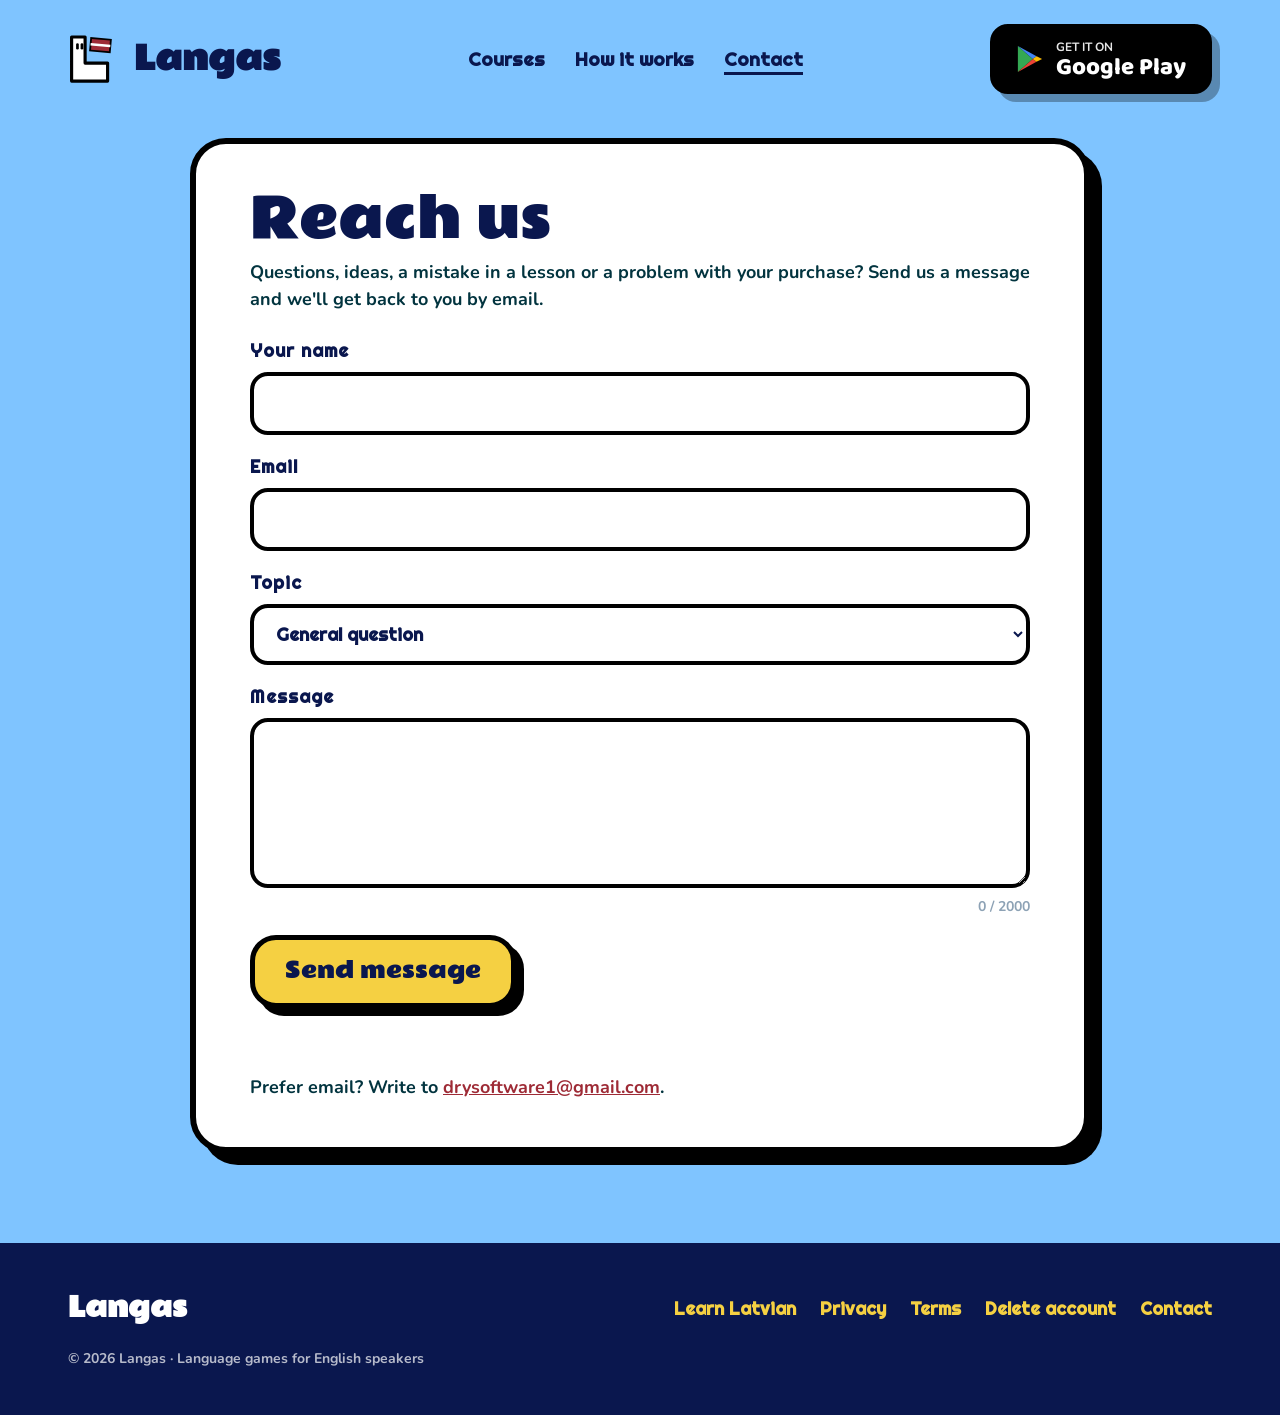
==== contact/index.html @ 0e9b6f83 "langas online website majority ready" ====
<!doctype html>
<html lang="en">
<head>
<meta charset="utf-8">
<meta name="viewport" content="width=device-width, initial-scale=1">
<title>Contact · Langas</title>
<meta name="description" content="Questions, feedback or a mistake in a lesson? Send the Langas team a message.">

<link rel="canonical" href="https://langas.online/contact/">
<meta name="theme-color" content="#7FC4FF">
<meta property="og:type" content="website">
<meta property="og:site_name" content="Langas">
<meta property="og:title" content="Contact · Langas">
<meta property="og:description" content="Questions, feedback or a mistake in a lesson? Send the Langas team a message.">
<meta property="og:image" content="https://langas.online/assets/img/og.png">
<link rel="icon" href="/favicon.svg" type="image/svg+xml">
<link rel="preload" href="/assets/fonts/RammettoOne-Regular.woff2" as="font" type="font/woff2" crossorigin>
<link rel="preload" href="/assets/fonts/Nunito.woff2" as="font" type="font/woff2" crossorigin>
<link rel="stylesheet" href="/assets/css/style.css">
</head>
<body>
<header class="site-header">
  <div class="wrap">
    <nav aria-label="Main">
      <a class="brand" href="/"><img src="/assets/img/mascot.svg" alt="" width="54" height="50">Langas</a>
      <ul class="nav-links"><li><a href="/latvian/">Courses</a></li><li><a href="/#how">How it works</a></li><li><a href="/contact/" aria-current="page">Contact</a></li><li class="gp-item"><a class="gp " href="https://play.google.com/store/apps/details?id=com.langas.app" rel="noopener"><img src="/assets/img/google-play.svg" alt="" width="28" height="30"><span><small>GET IT ON</small><b>Google Play</b></span></a></li></ul>
      <a class="gp " href="https://play.google.com/store/apps/details?id=com.langas.app" rel="noopener"><img src="/assets/img/google-play.svg" alt="" width="28" height="30"><span><small>GET IT ON</small><b>Google Play</b></span></a>
      <button class="nav-toggle" type="button" aria-label="Menu" aria-expanded="false"><span></span><span></span><span></span></button>
    </nav>
  </div>
</header>
<main>
<div class="wrap page">
<div class="sticker page-card">
  <h1>Reach us</h1>
  <p>Questions, ideas, a mistake in a lesson or a problem with your purchase? Send us a message and we'll get back to you by email.</p>
  <form class="form" id="contact-form" novalidate>
    <label>Your name<input name="name" type="text" maxlength="80" autocomplete="name" required></label>
    <label>Email<input name="email" type="email" maxlength="160" autocomplete="email" required></label>
    <label>Topic
      <select name="topic">
        <option value="general">General question</option>
        <option value="lesson">Mistake in a lesson</option>
        <option value="purchase">Purchase or refund</option>
        <option value="account">My account</option>
        <option value="idea">Idea or feedback</option>
      </select>
    </label>
    <label>Message<textarea id="contact-message" name="message" maxlength="2000" required></textarea><span class="count" data-count-for="contact-message"></span></label>
    <div class="hp" aria-hidden="true"><label>Website<input name="website" type="text" tabindex="-1" autocomplete="off"></label></div>
    <div><button class="btn" type="submit">Send message</button></div>
    <p class="form-status" role="status"></p>
  </form>
  <p style="margin-top:20px">Prefer email? Write to <a href="mailto:drysoftware1@gmail.com">drysoftware1@gmail.com</a>.</p>
</div>
</div>
</main>
<footer class="site-footer">
  <div class="wrap">
    <a class="brand" href="/">Langas</a>
    <nav aria-label="Footer">
      <a href="/latvian/">Learn Latvian</a>
      <a href="/privacy/">Privacy</a>
      <a href="/terms/">Terms</a>
      <a href="/delete-account/">Delete account</a>
      <a href="/contact/">Contact</a>
    </nav>
    <p class="copy">© <span data-year>2026</span> Langas · Language games for English speakers</p>
  </div>
</footer>
<script src="/assets/js/site.js" defer></script>
</body>
</html>
---- assets/css/style.css ----
/* Langas website — same colours, outlines and fonts as the app */
@font-face { font-family: "Rammetto"; src: url("/assets/fonts/RammettoOne-Regular.woff2") format("woff2"); font-display: swap; }
@font-face { font-family: "Baloo"; src: url("/assets/fonts/Baloo2.woff2") format("woff2"); font-weight: 400 800; font-display: swap; }
@font-face { font-family: "Righteous"; src: url("/assets/fonts/Righteous-Regular.woff2") format("woff2"); font-display: swap; }
@font-face { font-family: "Nunito"; src: url("/assets/fonts/Nunito.woff2") format("woff2"); font-weight: 200 1000; font-display: swap; }

:root {
  --bg: #7FC4FF;
  --red: #9E2B36;
  --sun: #F5D042;
  --ink: #0A174E;
  --cream: #F0EDCC;
  --teal: #02343F;
  --mint: #ADEFD1;
  --coral: #ED6F63;
  --pale: #E3EEF7;
  --grey: #8DA2B5;
  --line: #E6E2CE;
  --shadow: 12px 12px 0 #000;
  --radius: 36px;
}

* { box-sizing: border-box; margin: 0; padding: 0; }
html { scroll-behavior: smooth; }
body {
  font-family: "Nunito", system-ui, sans-serif;
  font-weight: 700;
  font-size: 18px;
  line-height: 1.5;
  color: var(--ink);
  background: var(--bg);
  -webkit-font-smoothing: antialiased;
}
img, svg { display: block; max-width: 100%; }
a { color: inherit; }
.wrap { max-width: 1200px; margin: 0 auto; padding: 0 28px; }
.display { font-family: "Rammetto", serif; font-weight: 400; }
.round { font-family: "Baloo", sans-serif; font-weight: 800; }
.label { font-family: "Righteous", sans-serif; letter-spacing: 2px; }

/* ── Building blocks ─────────────────────────────────────────────── */
.sticker {
  background: #fff;
  border: 6px solid #000;
  border-radius: var(--radius);
  box-shadow: var(--shadow);
}
.btn {
  display: inline-flex; align-items: center; gap: 14px;
  font-family: "Rammetto", serif; font-size: 22px; line-height: 1.2;
  padding: 18px 30px;
  color: var(--ink); background: var(--sun);
  border: 5px solid #000; border-radius: 26px; box-shadow: 8px 8px 0 #000;
  text-decoration: none; cursor: pointer;
  transition: transform .12s ease, box-shadow .12s ease;
}
.btn:hover { transform: translate(-2px, -2px); box-shadow: 10px 10px 0 #000; }
.btn:active { transform: translate(6px, 6px); box-shadow: 2px 2px 0 #000; }
.btn.small { font-size: 17px; padding: 11px 20px; border-radius: 20px; box-shadow: 6px 6px 0 #000; }
.btn.red { background: var(--red); color: #fff; }
.btn.white { background: #fff; }
.btn[disabled] { opacity: .6; pointer-events: none; }
.tri { width: 0; height: 0; border-left: 16px solid currentColor; border-top: 10px solid transparent; border-bottom: 10px solid transparent; }

.gp {
  display: inline-flex; align-items: center; gap: 12px;
  background: #000; color: #fff; text-decoration: none;
  border: 4px solid #000; border-radius: 18px; padding: 10px 22px;
  box-shadow: 8px 8px 0 rgba(0,0,0,.3);
}
.gp img { width: 28px; }
.gp small { display: block; font-size: 12px; font-weight: 700; opacity: .9; }
.gp b { display: block; font-family: "Baloo", sans-serif; font-weight: 800; font-size: 24px; line-height: 1; }

.tag {
  display: inline-block; background: var(--sun);
  border: 4px solid #000; border-radius: 16px; padding: 6px 16px;
  font-family: "Righteous", sans-serif; font-size: 16px; letter-spacing: 1px;
  transform: rotate(-2deg);
}

/* ── Header ─────────────────────────────────────────────────────── */
.site-header nav { display: flex; align-items: center; justify-content: space-between; gap: 20px; padding: 24px 0; }
.brand { display: flex; align-items: center; gap: 12px; font-family: "Rammetto", serif; font-size: 32px; text-decoration: none; color: var(--ink); }
.brand img { width: 54px; }
.nav-links { display: flex; align-items: center; gap: 30px; list-style: none; }
.nav-links a { font-family: "Righteous", sans-serif; font-size: 19px; text-decoration: none; }
.nav-links a:hover, .nav-links a[aria-current="page"] { text-decoration: underline; text-decoration-thickness: 3px; text-underline-offset: 6px; }
.nav-toggle {
  display: none; width: 58px; height: 58px;
  background: #fff; border: 5px solid #000; border-radius: 18px; box-shadow: 5px 5px 0 #000;
  cursor: pointer; align-items: center; justify-content: center; flex-direction: column; gap: 6px;
}
.nav-toggle span { width: 24px; height: 4px; background: var(--ink); border-radius: 2px; display: block; }

/* ── Home: hero ─────────────────────────────────────────────────── */
.hero { display: grid; grid-template-columns: 1.1fr .9fr; gap: 40px; align-items: center; padding: 30px 0 90px; }
.hero h1 { font-family: "Rammetto", serif; font-weight: 400; font-size: clamp(44px, 6vw, 74px); line-height: 1.05; margin-top: 22px; }
.hero h1 span { color: #fff; -webkit-text-stroke: 3px var(--ink); paint-order: stroke fill; }
.hero .lead { font-size: 22px; margin: 24px 0 34px; max-width: 560px; }
.hero .note { margin-top: 20px; font-size: 16px; }
.hero-phone { display: flex; justify-content: center; }

/* Phone preview of the app's home screen (pure HTML/CSS) */
.phone { width: 320px; height: 640px; background: #000; border-radius: 48px; padding: 12px; box-shadow: 16px 16px 0 rgba(0,0,0,.22); }
.screen { width: 100%; height: 100%; background: var(--bg); border-radius: 38px; overflow: hidden; padding: 26px 16px; }
.p-top { display: flex; align-items: center; gap: 9px; font-family: "Baloo", sans-serif; font-weight: 800; font-size: 16px; }
.p-btn { width: 34px; height: 34px; border: 3px solid #000; border-radius: 10px; background: #fff; display: grid; place-items: center; font-size: 16px; }
.p-av { border-radius: 50%; background: var(--sun); font-family: "Rammetto", serif; font-size: 15px; }
.p-streak { margin-left: auto; display: flex; align-items: center; gap: 4px; }
.p-streak i { width: 10px; height: 14px; background: #F26B1D; border-radius: 50% 50% 50% 50% / 60% 60% 40% 40%; display: block; }
.p-rank { background: var(--sun); border: 3px solid #000; border-radius: 10px; padding: 1px 10px; }
.p-banner { margin-top: 14px; background: var(--red); color: #fff; border: 3px solid #000; border-radius: 18px; box-shadow: 5px 5px 0 #000; padding: 12px 14px; display: flex; align-items: center; gap: 8px; }
.p-banner .txt { flex: 1; }
.p-sub { font-family: "Righteous", sans-serif; font-size: 10px; opacity: .9; }
.p-title { font-family: "Baloo", sans-serif; font-weight: 800; font-size: 20px; }
.p-bar { height: 8px; background: #fff; border-radius: 6px; margin-top: 4px; }
.p-bar i { display: block; width: 35%; height: 100%; background: var(--sun); border-radius: 6px; }
.p-play { width: 46px; height: 46px; border-radius: 50%; background: var(--sun); color: var(--ink); border: 3px solid #000; box-shadow: 3px 3px 0 #000; display: grid; place-items: center; }
.p-play .tri { border-left-width: 14px; border-top-width: 9px; border-bottom-width: 9px; margin-left: 4px; }
.p-unit { display: flex; gap: 10px; align-items: center; margin: 16px 0 6px; border-bottom: 2px solid rgba(10,23,78,.5); padding-bottom: 6px; }
.p-num { font-family: "Rammetto", serif; font-size: 38px; color: var(--sun); -webkit-text-stroke: 2px var(--ink); paint-order: stroke fill; }
.p-unit b { font-family: "Baloo", sans-serif; font-size: 20px; display: block; line-height: 1.1; }
.p-unit small { font-family: "Righteous", sans-serif; font-size: 10px; color: var(--coral); }
.p-node { display: flex; align-items: center; gap: 8px; margin: 14px 0; }
.p-node i { width: 62px; height: 56px; border-radius: 50%; border: 4px solid #000; box-shadow: 0 6px 0 #000; display: block; }
.p-node .done { background: var(--sun); }
.p-node .now { background: var(--red); }
.p-node .lock { background: var(--pale); }
.pill { font-family: "Baloo", sans-serif; font-weight: 800; font-size: 13px; border: 3px solid #000; border-radius: 14px; padding: 1px 10px; }
.pill.y { background: var(--sun); }
.pill.r { background: var(--red); color: #fff; }
.pill.g { background: var(--pale); color: var(--grey); border-color: var(--grey); }

/* ── Sections ───────────────────────────────────────────────────── */
.section { padding-bottom: 90px; }
.section h2 { font-family: "Rammetto", serif; font-weight: 400; font-size: clamp(34px, 4.5vw, 50px); text-align: center; margin-bottom: 34px; }
.section .intro { text-align: center; max-width: 640px; margin: -18px auto 36px; font-size: 20px; }

.features { display: grid; grid-template-columns: repeat(3, 1fr); gap: 34px; }
.feature { padding: 32px; border: 6px solid #000; border-radius: var(--radius); box-shadow: var(--shadow); }
.feature h3 { font-family: "Baloo", sans-serif; font-weight: 800; font-size: 30px; margin: 14px 0 6px; line-height: 1.15; }
.feature p { font-size: 18px; }
.feature.sun { background: var(--sun); }
.feature.mint { background: var(--mint); }
.feature.coral { background: var(--coral); }
.feature.white { background: #fff; }
.ico { width: 70px; height: 70px; border-radius: 50%; background: #fff; border: 5px solid #000; display: grid; place-items: center; }
.ico svg { width: 36px; }

.steps { display: grid; grid-template-columns: repeat(3, 1fr); gap: 34px; }
.step { padding: 32px; }
.step .num { font-family: "Rammetto", serif; font-size: 72px; line-height: 1; color: var(--sun); -webkit-text-stroke: 4px var(--ink); paint-order: stroke fill; }
.step h3 { font-family: "Baloo", sans-serif; font-weight: 800; font-size: 28px; margin: 10px 0 6px; }

.courses { display: grid; grid-template-columns: repeat(3, 1fr); gap: 30px; }
.course { padding: 30px; display: flex; flex-direction: column; gap: 12px; }
.course h3 { font-family: "Baloo", sans-serif; font-weight: 800; font-size: 32px; line-height: 1.1; }
.course .soon { font-family: "Righteous", sans-serif; color: var(--grey); letter-spacing: 1px; }
.course.off { background: #d6ebff; border-color: #2b4a66; box-shadow: 12px 12px 0 #2b4a66; color: #2b4a66; }
.course .btn { align-self: flex-start; margin-top: auto; }
.flag { width: 84px; height: 56px; border: 4px solid #000; border-radius: 10px; overflow: hidden; display: flex; flex-direction: column; }
.flag i { display: block; }
.flag.lv i:nth-child(1), .flag.lv i:nth-child(3) { flex: 2; background: #9E3039; }
.flag.lv i:nth-child(2) { flex: 1; background: #fff; }
.flag.lt i { flex: 1; } .flag.lt i:nth-child(1) { background: #FDB913; } .flag.lt i:nth-child(2) { background: #006A44; } .flag.lt i:nth-child(3) { background: #C1272D; }
.flag.ee i { flex: 1; } .flag.ee i:nth-child(1) { background: #0072CE; } .flag.ee i:nth-child(2) { background: #000; } .flag.ee i:nth-child(3) { background: #fff; }

.price-box {
  background: var(--red); color: #fff; border: 6px solid #000; border-radius: 44px; box-shadow: 14px 14px 0 #000;
  padding: 46px 54px; display: flex; align-items: center; justify-content: space-between; gap: 30px;
}
.price-box h2 { text-align: left; margin: 0; color: #fff; }
.price-box p { font-size: 20px; margin: 10px 0 26px; max-width: 620px; }
.price-big { font-family: "Rammetto", serif; font-size: 96px; line-height: 1; color: var(--sun); -webkit-text-stroke: 4px #000; paint-order: stroke fill; text-align: right; }
.price-big small { display: block; font-family: "Righteous", sans-serif; font-size: 18px; letter-spacing: 2px; color: #fff; -webkit-text-stroke: 0; margin-top: 8px; }

.faq { padding: 14px 40px; }
.faq details { border-bottom: 4px solid var(--line); padding: 22px 0; }
.faq details:last-child { border-bottom: 0; }
.faq summary { font-family: "Baloo", sans-serif; font-weight: 800; font-size: 24px; cursor: pointer; list-style: none; display: flex; justify-content: space-between; gap: 20px; }
.faq summary::after { content: "+"; font-family: "Rammetto", serif; }
.faq details[open] summary::after { content: "–"; }
.faq details p { margin-top: 10px; color: var(--teal); }

/* ── Simple pages (privacy, terms, contact…) ────────────────────── */
.page { padding: 20px 0 90px; }
.page-card { padding: 46px 54px; max-width: 900px; margin: 0 auto; }
.page h1 { font-family: "Rammetto", serif; font-weight: 400; font-size: clamp(34px, 5vw, 54px); line-height: 1.1; margin-bottom: 10px; }
.page .updated { font-family: "Righteous", sans-serif; color: var(--grey); letter-spacing: 1px; margin-bottom: 26px; }
.page h2 { font-family: "Baloo", sans-serif; font-weight: 800; font-size: 28px; margin: 30px 0 8px; }
.page p, .page li { color: var(--teal); }
.page p + p { margin-top: 12px; }
.page ul { padding-left: 24px; margin: 8px 0; }
.page li { margin: 6px 0; }
.page a { color: var(--red); }

/* Forms */
.form { display: grid; gap: 18px; margin-top: 24px; }
.form label { font-family: "Righteous", sans-serif; letter-spacing: 1px; display: grid; gap: 8px; }
.form input, .form textarea, .form select {
  font: inherit; font-weight: 700; color: var(--ink); background: #fff;
  border: 4px solid #000; border-radius: 18px; padding: 14px 18px; width: 100%;
}
.form textarea { min-height: 170px; resize: vertical; }
.form input:focus, .form textarea:focus, .form select:focus { outline: none; box-shadow: 0 0 0 5px var(--sun); }
.form .hp { position: absolute; left: -9999px; width: 1px; height: 1px; overflow: hidden; }
.form .count { font-family: "Nunito", sans-serif; font-size: 14px; color: var(--grey); text-align: right; letter-spacing: 0; }
.form-status { min-height: 28px; font-size: 18px; }
.form-status.ok { color: #1d7a4a; }
.form-status.err { color: var(--red); }

/* Invite page */
.invite { max-width: 620px; margin: 10px auto 90px; padding: 46px 40px; text-align: center; }
.invite .avatar { width: 160px; height: 160px; margin: 0 auto 20px; border-radius: 50%; border: 6px solid #000; background: var(--sun); overflow: hidden; display: grid; place-items: center; font-family: "Rammetto", serif; font-size: 72px; box-shadow: 8px 8px 0 #000; }
.invite .avatar img { width: 100%; height: 100%; object-fit: cover; }
.invite h1 { font-family: "Baloo", sans-serif; font-weight: 800; font-size: 46px; line-height: 1.1; }
.invite .sub { font-family: "Righteous", sans-serif; color: var(--coral); letter-spacing: 1px; margin: 6px 0 18px; }
.invite .stats { display: flex; justify-content: center; gap: 30px; margin: 10px 0 28px; }
.invite .stats div { font-family: "Baloo", sans-serif; font-weight: 800; font-size: 30px; }
.invite .stats small { display: block; font-family: "Righteous", sans-serif; font-size: 14px; letter-spacing: 1px; color: var(--grey); }
.invite .actions { display: grid; gap: 18px; justify-items: center; }

/* ── Footer ─────────────────────────────────────────────────────── */
.site-footer { background: var(--ink); color: #fff; padding: 46px 0; }
.site-footer .wrap { display: flex; justify-content: space-between; align-items: center; gap: 20px; flex-wrap: wrap; }
.site-footer .brand { color: #fff; font-size: 26px; }
.site-footer nav { display: flex; gap: 24px; flex-wrap: wrap; }
.site-footer nav a { color: var(--sun); font-family: "Righteous", sans-serif; text-decoration: none; }
.site-footer nav a:hover { text-decoration: underline; }
.site-footer .copy { width: 100%; font-size: 14px; opacity: .7; }

/* ── Phones and tablets ─────────────────────────────────────────── */
@media (max-width: 980px) {
  .hero { grid-template-columns: 1fr; text-align: center; padding-bottom: 70px; }
  .hero .lead { margin-left: auto; margin-right: auto; }
  .features, .steps, .courses { grid-template-columns: 1fr; max-width: 560px; margin: 0 auto; }
  .price-box { flex-direction: column; align-items: flex-start; }
  .price-big { text-align: left; }
}
@media (max-width: 760px) {
  body { font-size: 17px; }
  .wrap { padding: 0 18px; }
  .site-header .gp { display: none; }
  .nav-toggle { display: flex; }
  .nav-links {
    display: none; position: absolute; left: 18px; right: 18px; top: 96px; z-index: 10;
    flex-direction: column; align-items: stretch; gap: 0;
    background: #fff; border: 5px solid #000; border-radius: 26px; box-shadow: 8px 8px 0 #000; padding: 10px;
  }
  .nav-links.open { display: flex; }
  .nav-links a { display: block; padding: 14px 16px; font-size: 21px; }
  .nav-links .gp-item { padding: 10px 6px 6px; }
  .nav-links .gp-item .gp { display: inline-flex; }
  .site-header nav { position: relative; }
  .brand { font-size: 28px; } .brand img { width: 46px; }
  .phone { transform: scale(.9); transform-origin: top center; margin-bottom: -60px; }
  :root { --shadow: 8px 8px 0 #000; --radius: 28px; }
  .feature, .step, .course { padding: 26px; }
  .price-box { padding: 32px 26px; border-radius: 32px; }
  .price-big { font-size: 72px; }
  .page-card { padding: 30px 22px; }
  .faq { padding: 6px 22px; }
  .faq summary { font-size: 20px; }
  .invite { padding: 34px 22px; }
  .btn { font-size: 19px; padding: 16px 24px; }
}
@media (min-width: 761px) { .nav-links .gp-item { display: none; } }
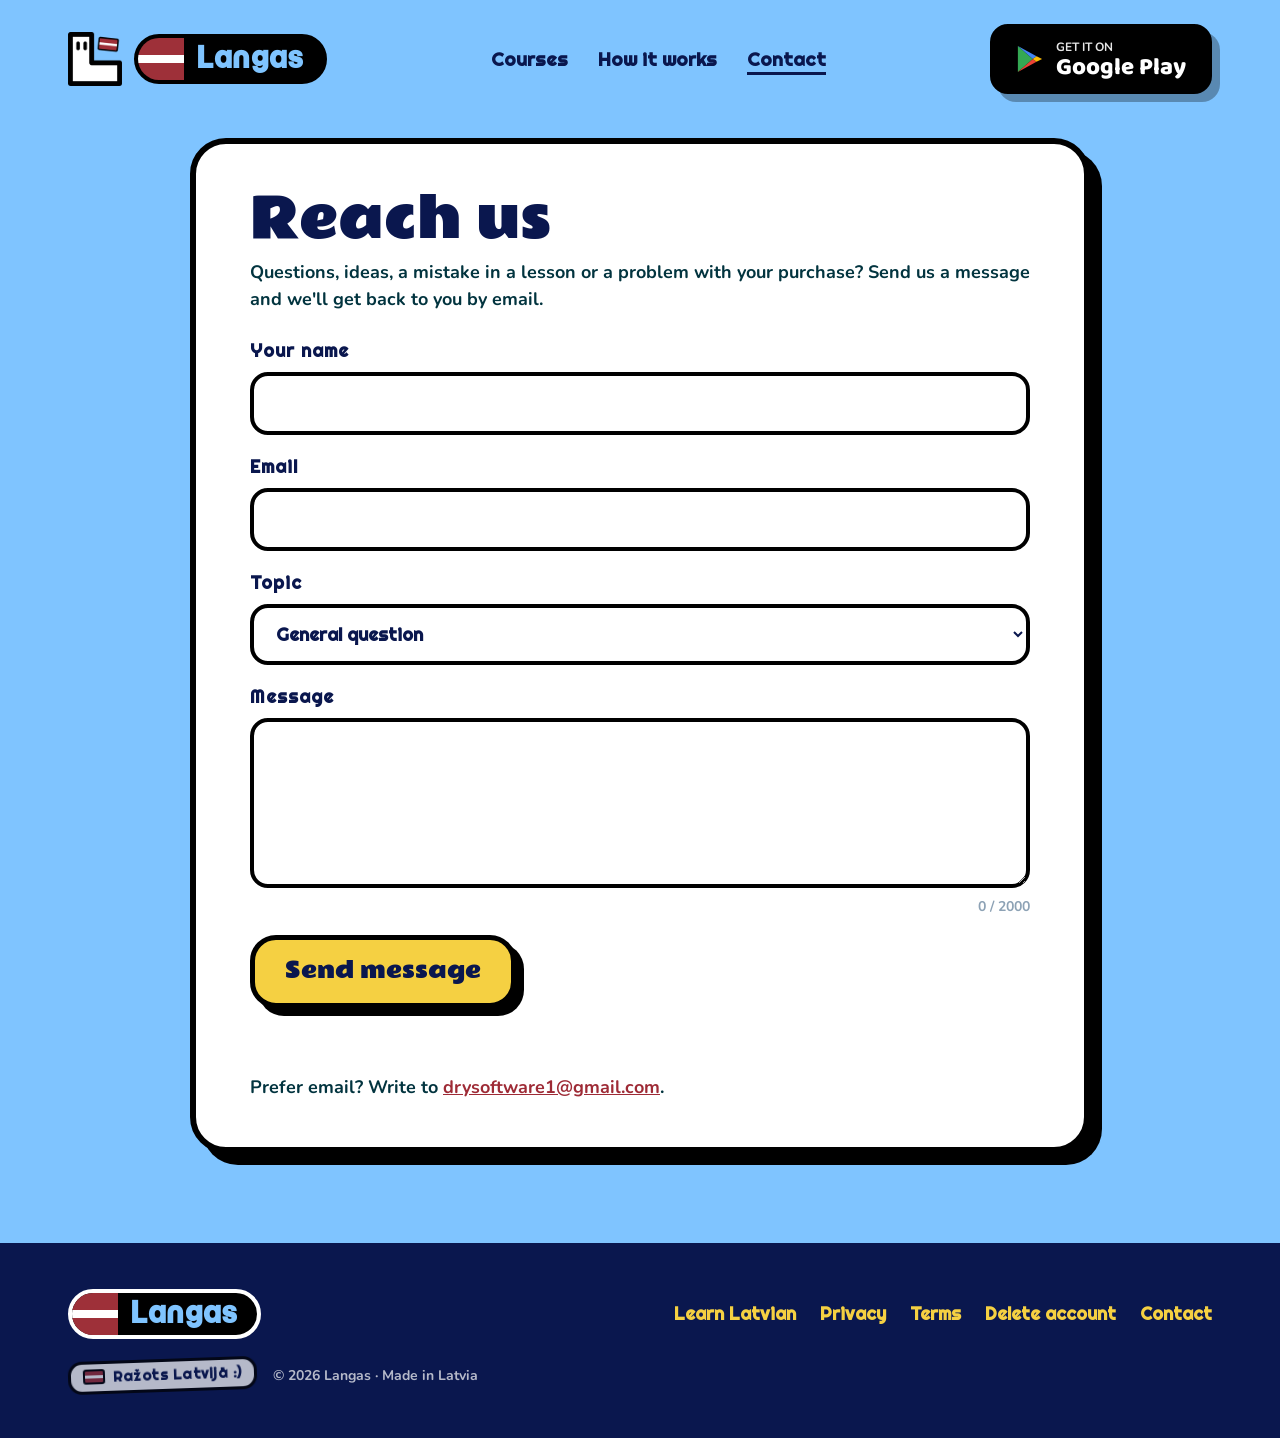
==== commit 61688955: "content and style updates on langas online website" ====
--- a/contact/index.html
+++ b/contact/index.html
@@ -13,7 +13,12 @@
 <meta property="og:title" content="Contact · Langas">
 <meta property="og:description" content="Questions, feedback or a mistake in a lesson? Send the Langas team a message.">
 <meta property="og:image" content="https://langas.online/assets/img/og.png">
-<link rel="icon" href="/favicon.svg" type="image/svg+xml">
+<meta property="og:image:width" content="1024">
+<meta property="og:image:height" content="500">
+<meta name="twitter:card" content="summary_large_image">
+<link rel="icon" href="/favicon.ico" sizes="any">
+<link rel="icon" href="/favicon-32.png" type="image/png" sizes="32x32">
+<link rel="apple-touch-icon" href="/apple-touch-icon.png">
 <link rel="preload" href="/assets/fonts/RammettoOne-Regular.woff2" as="font" type="font/woff2" crossorigin>
 <link rel="preload" href="/assets/fonts/Nunito.woff2" as="font" type="font/woff2" crossorigin>
 <link rel="stylesheet" href="/assets/css/style.css">
@@ -22,7 +27,7 @@
 <header class="site-header">
   <div class="wrap">
     <nav aria-label="Main">
-      <a class="brand" href="/"><img src="/assets/img/mascot.svg" alt="" width="54" height="50">Langas</a>
+      <a class="brand" href="/"><img src="/assets/img/mascot-128.png" alt="" width="54" height="54"><span class="wordmark" aria-label="Langas"><i class="wm-flag"></i><span>Langas</span></span></a>
       <ul class="nav-links"><li><a href="/latvian/">Courses</a></li><li><a href="/#how">How it works</a></li><li><a href="/contact/" aria-current="page">Contact</a></li><li class="gp-item"><a class="gp " href="https://play.google.com/store/apps/details?id=com.langas.app" rel="noopener"><img src="/assets/img/google-play.svg" alt="" width="28" height="30"><span><small>GET IT ON</small><b>Google Play</b></span></a></li></ul>
       <a class="gp " href="https://play.google.com/store/apps/details?id=com.langas.app" rel="noopener"><img src="/assets/img/google-play.svg" alt="" width="28" height="30"><span><small>GET IT ON</small><b>Google Play</b></span></a>
       <button class="nav-toggle" type="button" aria-label="Menu" aria-expanded="false"><span></span><span></span><span></span></button>
@@ -57,7 +62,7 @@
 </main>
 <footer class="site-footer">
   <div class="wrap">
-    <a class="brand" href="/">Langas</a>
+    <a class="brand" href="/"><span class="wordmark" aria-label="Langas"><i class="wm-flag"></i><span>Langas</span></span></a>
     <nav aria-label="Footer">
       <a href="/latvian/">Learn Latvian</a>
       <a href="/privacy/">Privacy</a>
@@ -65,7 +70,7 @@
       <a href="/delete-account/">Delete account</a>
       <a href="/contact/">Contact</a>
     </nav>
-    <p class="copy">© <span data-year>2026</span> Langas · Language games for English speakers</p>
+    <p class="copy"><span class="lv-badge"><i class="mini-flag"></i>Ražots Latvijā :)</span> © <span data-year>2026</span> Langas · Made in Latvia</p>
   </div>
 </footer>
 <script src="/assets/js/site.js" defer></script>
--- a/assets/css/style.css
+++ b/assets/css/style.css
@@ -2,6 +2,7 @@
 @font-face { font-family: "Rammetto"; src: url("/assets/fonts/RammettoOne-Regular.woff2") format("woff2"); font-display: swap; }
 @font-face { font-family: "Baloo"; src: url("/assets/fonts/Baloo2.woff2") format("woff2"); font-weight: 400 800; font-display: swap; }
 @font-face { font-family: "Righteous"; src: url("/assets/fonts/Righteous-Regular.woff2") format("woff2"); font-display: swap; }
+@font-face { font-family: "Momo"; src: url("/assets/fonts/MomoTrustDisplay-Regular.woff2") format("woff2"); font-display: swap; }
 @font-face { font-family: "Nunito"; src: url("/assets/fonts/Nunito.woff2") format("woff2"); font-weight: 200 1000; font-display: swap; }
 
 :root {
@@ -81,8 +82,15 @@
 
 /* ── Header ─────────────────────────────────────────────────────── */
 .site-header nav { display: flex; align-items: center; justify-content: space-between; gap: 20px; padding: 24px 0; }
-.brand { display: flex; align-items: center; gap: 12px; font-family: "Rammetto", serif; font-size: 32px; text-decoration: none; color: var(--ink); }
-.brand img { width: 54px; }
+.brand { display: flex; align-items: center; gap: 12px; text-decoration: none; }
+.brand img { width: 54px; height: 54px; }
+/* App wordmark: black pill, Latvian flag on the left, "Langas" in Momo Trust Display */
+.wordmark { display: inline-flex; align-items: stretch; height: 50px; background: #000; border: 4px solid #000; border-radius: 999px; overflow: hidden; }
+.wm-flag { width: 46px; background: linear-gradient(#9E3039 0 40%, #fff 40% 60%, #9E3039 60% 100%); display: block; }
+.wordmark span { font-family: "Momo", "Nunito", sans-serif; font-size: 28px; line-height: 1; color: var(--bg); display: flex; align-items: center; padding: 0 20px 2px 12px; letter-spacing: .5px; }
+.mini-flag { display: inline-block; width: 22px; height: 15px; border: 2px solid #000; border-radius: 3px; background: linear-gradient(#9E3039 0 40%, #fff 40% 60%, #9E3039 60% 100%); vertical-align: -2px; margin-right: 8px; }
+.made { margin-top: 10px; font-size: 16px; }
+.lv-badge { display: inline-block; background: #fff; color: var(--ink); font-family: "Righteous", sans-serif; letter-spacing: .5px; border: 3px solid #000; border-radius: 14px; padding: 3px 12px; margin-right: 12px; transform: rotate(-2deg); }
 .nav-links { display: flex; align-items: center; gap: 30px; list-style: none; }
 .nav-links a { font-family: "Righteous", sans-serif; font-size: 19px; text-decoration: none; }
 .nav-links a:hover, .nav-links a[aria-current="page"] { text-decoration: underline; text-decoration-thickness: 3px; text-underline-offset: 6px; }
@@ -224,7 +232,7 @@
 /* ── Footer ─────────────────────────────────────────────────────── */
 .site-footer { background: var(--ink); color: #fff; padding: 46px 0; }
 .site-footer .wrap { display: flex; justify-content: space-between; align-items: center; gap: 20px; flex-wrap: wrap; }
-.site-footer .brand { color: #fff; font-size: 26px; }
+.site-footer .wordmark { border-color: #fff; }
 .site-footer nav { display: flex; gap: 24px; flex-wrap: wrap; }
 .site-footer nav a { color: var(--sun); font-family: "Righteous", sans-serif; text-decoration: none; }
 .site-footer nav a:hover { text-decoration: underline; }
@@ -253,7 +261,8 @@
   .nav-links .gp-item { padding: 10px 6px 6px; }
   .nav-links .gp-item .gp { display: inline-flex; }
   .site-header nav { position: relative; }
-  .brand { font-size: 28px; } .brand img { width: 46px; }
+  .brand img { width: 44px; height: 44px; } .brand { gap: 8px; }
+  .wordmark { height: 44px; } .wordmark span { font-size: 24px; padding: 0 16px 2px 10px; } .wm-flag { width: 38px; }
   .phone { transform: scale(.9); transform-origin: top center; margin-bottom: -60px; }
   :root { --shadow: 8px 8px 0 #000; --radius: 28px; }
   .feature, .step, .course { padding: 26px; }
